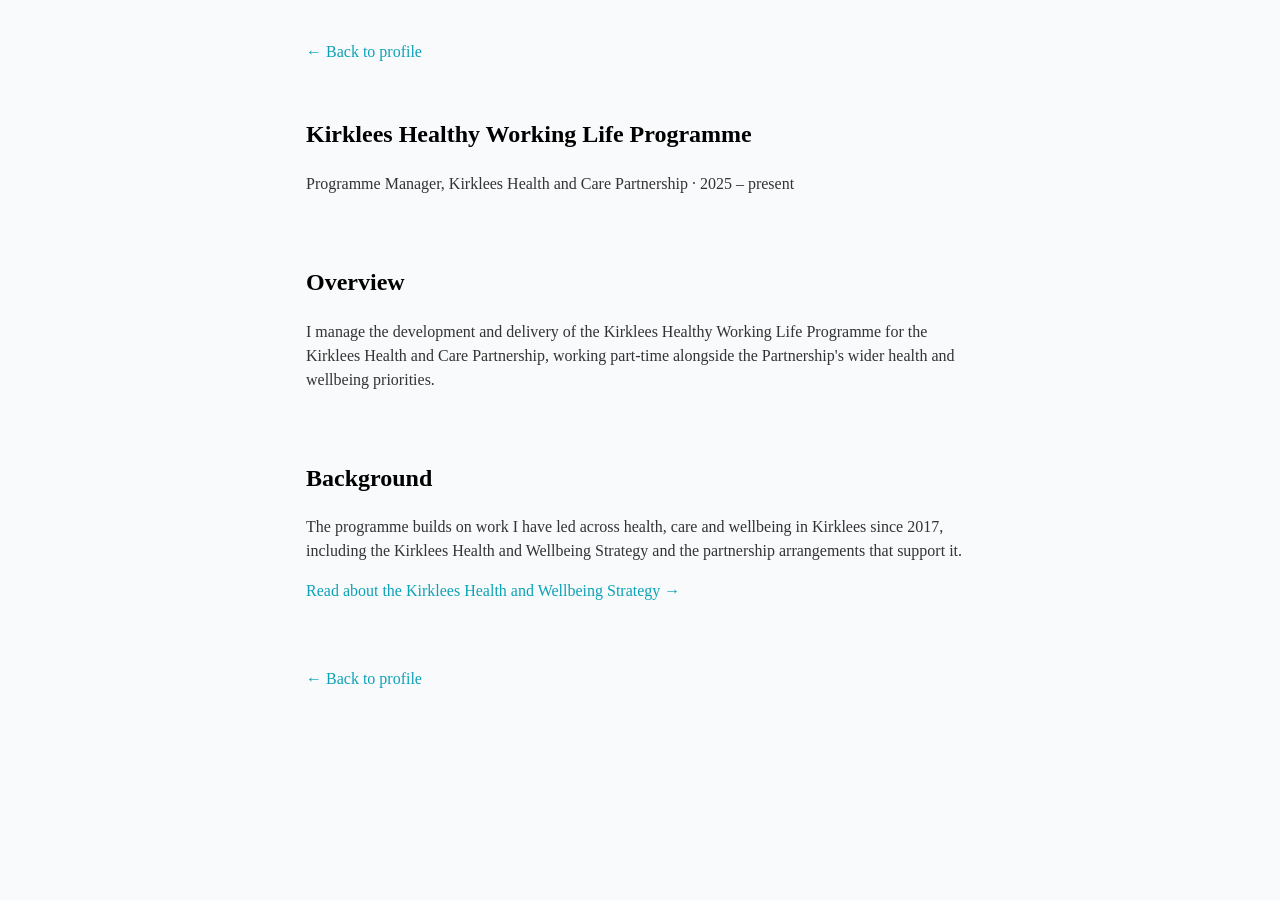
==== project-2.html @ e495fb93 "fix broken markup and light-mode colours - rewrite project1/project-2 from the CV; they were live Lo" ====
<!DOCTYPE html>
<html lang="en">
    <head>
        <meta charset="utf-8">
        <meta http-equiv="X-UA-Compatible" content="IE=edge">
        <title>Kirklees Healthy Working Life Programme &mdash; Phil Longworth</title>
        <meta name="description" content="Developing and delivering the Kirklees Healthy Working Life Programme for the Kirklees Health and Care Partnership.">
        <meta name="viewport" content="width=device-width, initial-scale=1">
        <link rel="stylesheet" href="style.css">
    </head>
    <body>
        <div id="container--main">

            <p><a href="index.html">&#x2190; Back to profile</a></p>

            <section class="section--page">
                <h1>Kirklees Healthy Working Life Programme</h1>
                <p id="bio">Programme Manager, Kirklees Health and Care Partnership &middot; 2025 &ndash; present</p>
            </section>

            <section class="section--page">
                <h2>Overview</h2>
                <p>I manage the development and delivery of the Kirklees Healthy Working Life Programme for the Kirklees Health and Care Partnership, working part-time alongside the Partnership's wider health and wellbeing priorities.</p>
                <!--
                    Phil: this page is deliberately short because it is the only detail your CV
                    currently carries about this programme. Worth adding when you have a moment:
                      - what the programme is trying to change, and for whom
                      - which partners are involved
                      - how delivery is organised, and what stage it has reached
                      - anything measurable you are able to share publicly
                -->
            </section>

            <section class="section--page">
                <h2>Background</h2>
                <p>The programme builds on work I have led across health, care and wellbeing in Kirklees since 2017, including the Kirklees Health and Wellbeing Strategy and the partnership arrangements that support it.</p>
                <p><a href="project1.html">Read about the Kirklees Health and Wellbeing Strategy &rarr;</a></p>
            </section>

            <section class="section--page">
                <p><a href="index.html">&#x2190; Back to profile</a></p>
            </section>

        </div>
    </body>
</html>
---- style.css ----
@import url('https://fonts.googleapis.com/css2?family=Readex+Pro:wght@300;400;500;600;700&display=swap');

:root{
    --mainTextColor:#000;
    --secondaryTextColor:rgb(51 51 51);
    --mainLinkColor:#0da2b8;
    --mainBorderColor:rgb(218, 218, 218);
    --mainBgColor:rgb(249, 250,251);
}

[data-theme="dark"]{
    --mainTextColor:#fff;
    --secondaryTextColor:#adb0b1;
    --mainLinkColor:rgb(30, 190,214);
    --mainBorderColor:#2b3031;
    --mainBgColor:#131415;
}



*{
    font-family: 'Verdana';
    line-height: 1.5em;
    box-sizing: border-box;
    color: var(--mainTextColor);
    
}

body{
    background-color: var(--mainBgColor);            
}

p, span, li{
    color: var(--secondaryTextColor);
    font-size: 1em;
}

a{
    text-decoration: none;
    color: var(--mainLinkColor);
    font-weight: 500;
}

li{
    line-height: 1.9em;
}

#container--main{
    max-width: 700px;
    margin: 0 auto;
    padding: 1em;
}

.section--page{
    padding-top: 1em;
    padding-bottom: 1em;
}

#wrapper--hero{
    display: flex;
    align-items: center;
    gap: 4em;
}

#bio, a{
    font-weight: 300;
}

#user-name{
    font-size: 48px;
    line-height: 1em;
}

#profile-pic{
    width: 150px;
    height: 150px;
    object-fit: cover;
    border-radius: 50%;
}

#email{
    color: var(--mainTextColor);
}

#socials--list{
    display: flex;
    justify-content: space-between;
    column-gap: 1em;
    flex-wrap: wrap;
}

#socials--list a{
    font-weight: 300;
    color: var(--secondaryTextColor);
    font-size: 0.9em;
    transition: 0.3s;
}

#socials--list a:hover{
    font-weight: 100;
    color: var(--mainLinkColor);
    font-size: 0.9em;
}

#qualifications--list{
    list-style: none;
}

#wrapper--techstack__items{
    display: flex;
    flex-wrap: wrap;
    gap: 1em;
    font-size: 0.9em;
}

.card--techstack{
    border: 1px solid var(--mainBorderColor);
    border-radius: 5px;
    padding: 0.5em 1em;
    align-items: center;
}

.card--project{
    padding-top: 1em;
    padding-bottom: 1em;
    border-top: 1px solid var(--mainBorderColor);
}

.card--project a{
    color: var(--mainTextColor);

    transition: 0.3s;
}

.card--project a:hover{
    color: rgb(30, 190,214);

}

.card--work-history{
    border-left: 1px solid var(--mainBorderColor);
    margin-top: 3em;
    margin-bottom: 3em;
    padding-left: 2em;
}

.line-break{
    background-color: var(--mainBorderColor);
    height: 1px;
}


@media(max-width:600px){

    .section--page{
        padding-top: 1em;
        padding-bottom: 1em;
        margin-top: 3em;
    }

    #wrapper--hero{
        display: flex;
        align-items: center;
        gap: 1em;
    }

    #profile-pic{
        width: 200px;
        height: 200px;
    }

    #wrapper--hero{
        flex-direction: column;
    }

    .card--work-history{
        border-left: none;
        padding-left: 0;
    }
}
/* Footer */
footer {
    border-top: 1px solid #e2e8f0;
    padding: 1.5rem 0;
    margin-top: 2rem;
}

.footer-content {
    max-width: 1200px;
    margin: 0 auto;
    padding: 0 1rem;
    display: flex;
    flex-direction: column;
    align-items: center;
    gap: 0.5rem;
    text-align: center;
}

@media (min-width: 640px) {
    .footer-content {
        flex-direction: row;
        justify-content: space-between;
    }
}

footer p {
    color: #666;
    font-size: 0.75rem;
}

footer nav {
    display: flex;
    gap: 1rem;
}

footer a {
    color: #666;
    text-decoration: none;
    font-size: 0.75rem;
}

footer a:hover {
    text-decoration: underline;
}
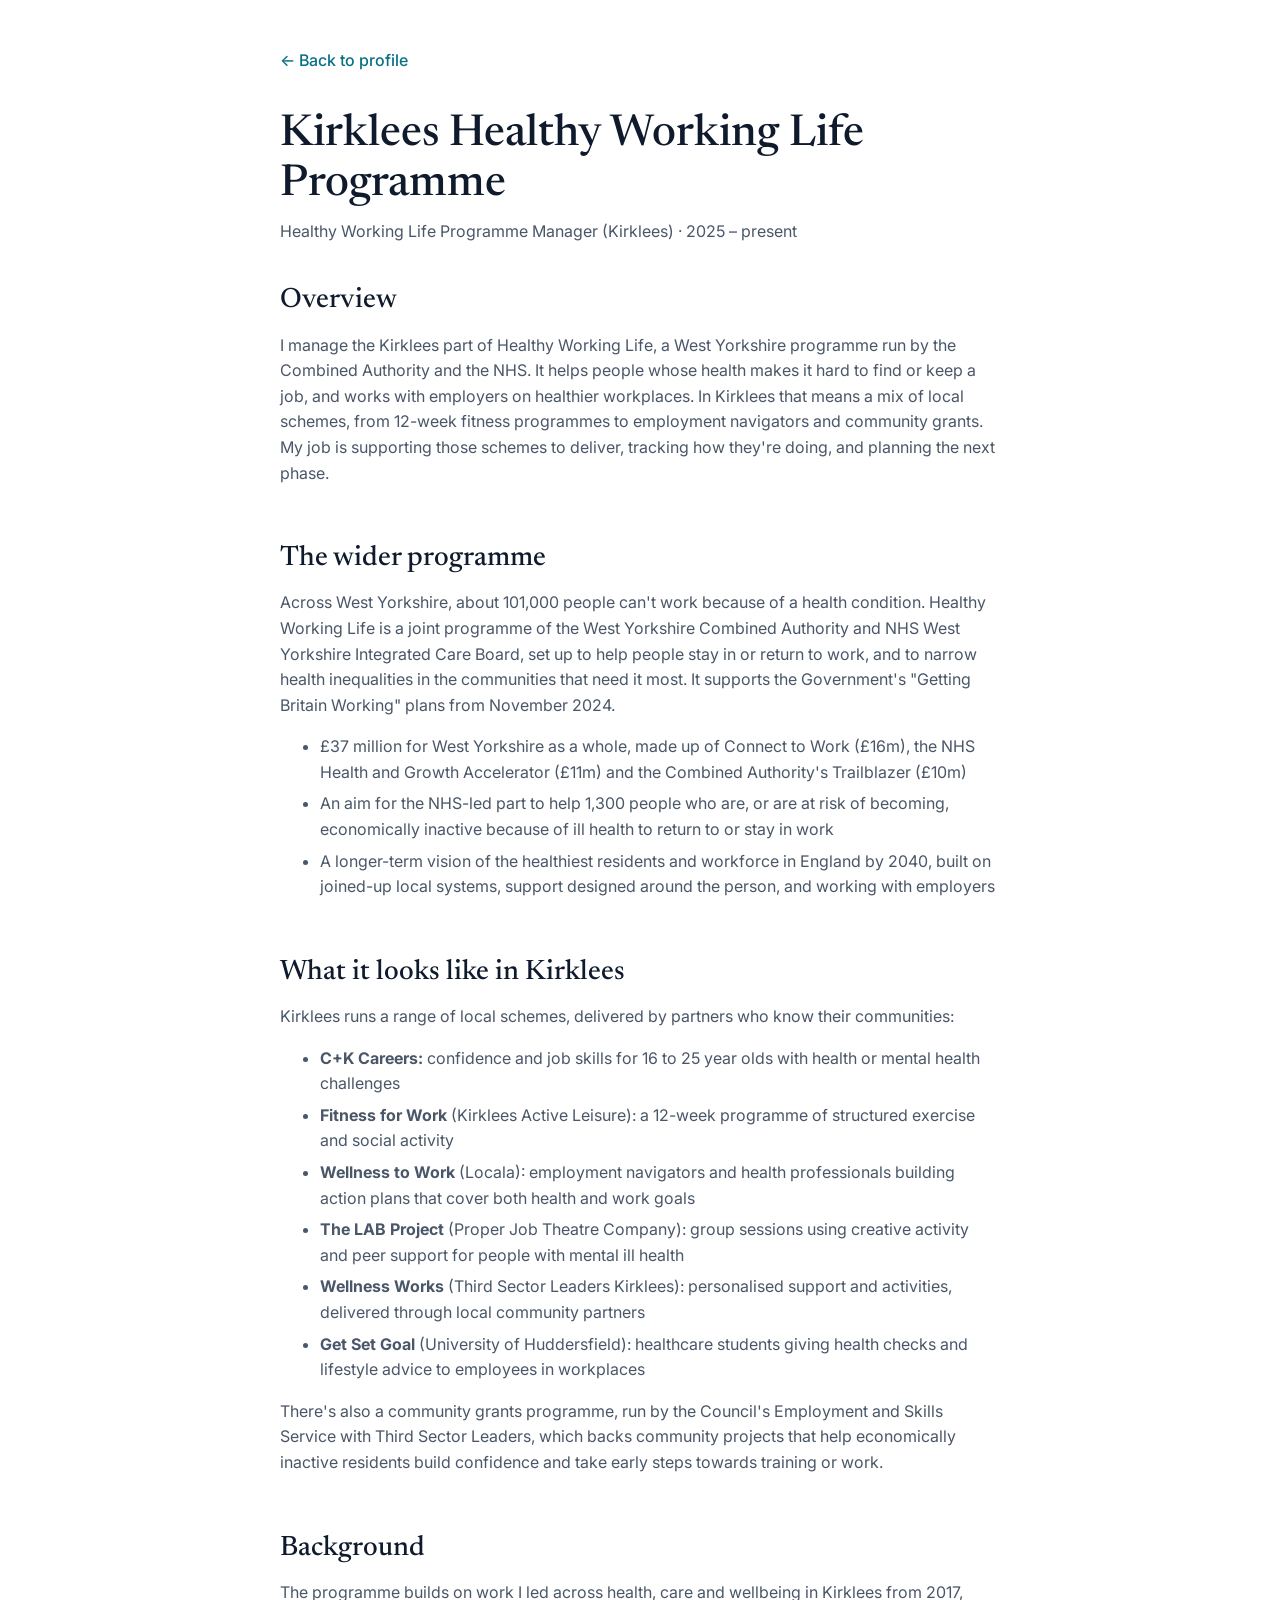
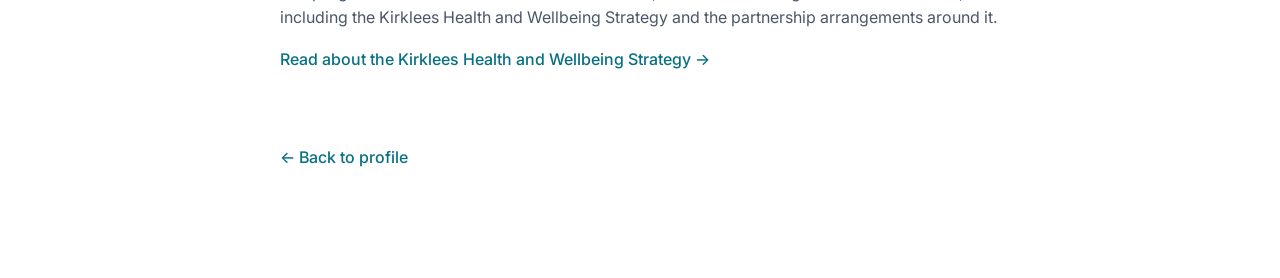
==== commit ab8a23cc: "Rewrite Healthy Working Life page with programme and Kirklees scheme detail Co-Authored-By: Claude S" ====
--- a/project-2.html
+++ b/project-2.html
@@ -1,10 +1,10 @@
 <!DOCTYPE html>
-<html lang="en">
+<html lang="en-GB">
     <head>
         <meta charset="utf-8">
         <meta http-equiv="X-UA-Compatible" content="IE=edge">
         <title>Kirklees Healthy Working Life Programme &mdash; Phil Longworth</title>
-        <meta name="description" content="Developing and delivering the Kirklees Healthy Working Life Programme for the Kirklees Health and Care Partnership.">
+        <meta name="description" content="Managing the Kirklees part of Healthy Working Life, a West Yorkshire programme helping people whose health makes it hard to find or keep a job.">
         <meta name="viewport" content="width=device-width, initial-scale=1">
         <link rel="stylesheet" href="style.css">
     </head>
@@ -15,25 +15,52 @@
 
             <section class="section--page">
                 <h1>Kirklees Healthy Working Life Programme</h1>
-                <p id="bio">Programme Manager, Kirklees Health and Care Partnership &middot; 2025 &ndash; present</p>
+                <p id="bio">Healthy Working Life Programme Manager (Kirklees) &middot; 2025 &ndash; present</p>
+                <!--
+                    Phil: I've left the organisation off this line on purpose. The programme is run
+                    jointly by the West Yorkshire Combined Authority and NHS West Yorkshire ICB, but
+                    the home page still says "Kirklees Health and Care Partnership". Tell me which
+                    name you want and I'll update both pages.
+                -->
             </section>
 
             <section class="section--page">
                 <h2>Overview</h2>
-                <p>I manage the development and delivery of the Kirklees Healthy Working Life Programme for the Kirklees Health and Care Partnership, working part-time alongside the Partnership's wider health and wellbeing priorities.</p>
+                <p>I manage the Kirklees part of Healthy Working Life, a West Yorkshire programme run by the Combined Authority and the NHS. It helps people whose health makes it hard to find or keep a job, and works with employers on healthier workplaces. In Kirklees that means a mix of local schemes, from 12-week fitness programmes to employment navigators and community grants. My job is supporting those schemes to deliver, tracking how they're doing, and planning the next phase.</p>
+            </section>
+
+            <section class="section--page">
+                <h2>The wider programme</h2>
+                <p>Across West Yorkshire, about 101,000 people can't work because of a health condition. Healthy Working Life is a joint programme of the West Yorkshire Combined Authority and NHS West Yorkshire Integrated Care Board, set up to help people stay in or return to work, and to narrow health inequalities in the communities that need it most. It supports the Government's "Getting Britain Working" plans from November 2024.</p>
+                <ul>
+                    <li>£37 million for West Yorkshire as a whole, made up of Connect to Work (£16m), the NHS Health and Growth Accelerator (£11m) and the Combined Authority's Trailblazer (£10m)</li>
+                    <li>An aim for the NHS-led part to help 1,300 people who are, or are at risk of becoming, economically inactive because of ill health to return to or stay in work</li>
+                    <li>A longer-term vision of the healthiest residents and workforce in England by 2040, built on joined-up local systems, support designed around the person, and working with employers</li>
+                </ul>
+            </section>
+
+            <section class="section--page">
+                <h2>What it looks like in Kirklees</h2>
+                <p>Kirklees runs a range of local schemes, delivered by partners who know their communities:</p>
+                <ul>
+                    <li><strong>C+K Careers:</strong> confidence and job skills for 16 to 25 year olds with health or mental health challenges</li>
+                    <li><strong>Fitness for Work</strong> (Kirklees Active Leisure): a 12-week programme of structured exercise and social activity</li>
+                    <li><strong>Wellness to Work</strong> (Locala): employment navigators and health professionals building action plans that cover both health and work goals</li>
+                    <li><strong>The LAB Project</strong> (Proper Job Theatre Company): group sessions using creative activity and peer support for people with mental ill health</li>
+                    <li><strong>Wellness Works</strong> (Third Sector Leaders Kirklees): personalised support and activities, delivered through local community partners</li>
+                    <li><strong>Get Set Goal</strong> (University of Huddersfield): healthcare students giving health checks and lifestyle advice to employees in workplaces</li>
+                </ul>
+                <p>There's also a community grants programme, run by the Council's Employment and Skills Service with Third Sector Leaders, which backs community projects that help economically inactive residents build confidence and take early steps towards training or work.</p>
                 <!--
-                    Phil: this page is deliberately short because it is the only detail your CV
-                    currently carries about this programme. Worth adding when you have a moment:
-                      - what the programme is trying to change, and for whom
-                      - which partners are involved
-                      - how delivery is organised, and what stage it has reached
-                      - anything measurable you are able to share publicly
+                    Phil: if you can share them publicly, this is the place for Kirklees figures:
+                    people supported, outcomes, how much of the £37m is spent locally, and where
+                    the next phase is heading. None of those are published yet that I could find.
                 -->
             </section>
 
             <section class="section--page">
                 <h2>Background</h2>
-                <p>The programme builds on work I have led across health, care and wellbeing in Kirklees since 2017, including the Kirklees Health and Wellbeing Strategy and the partnership arrangements that support it.</p>
+                <p>The programme builds on work I led across health, care and wellbeing in Kirklees from 2017, including the Kirklees Health and Wellbeing Strategy and the partnership arrangements around it.</p>
                 <p><a href="project1.html">Read about the Kirklees Health and Wellbeing Strategy &rarr;</a></p>
             </section>
 
--- a/style.css
+++ b/style.css
@@ -1,224 +1,587 @@
-@import url('https://fonts.googleapis.com/css2?family=Readex+Pro:wght@300;400;500;600;700&display=swap');
-
+@import url('https://fonts.googleapis.com/css2?family=Inter:wght@400;500;600&family=Newsreader:opsz,wght@6..72,400;6..72,500;6..72,600&display=swap');
+
+/* ---------- Tokens ---------- */
 :root{
-    --mainTextColor:#000;
-    --secondaryTextColor:rgb(51 51 51);
-    --mainLinkColor:#0da2b8;
-    --mainBorderColor:rgb(218, 218, 218);
-    --mainBgColor:rgb(249, 250,251);
-}
-
-[data-theme="dark"]{
-    --mainTextColor:#fff;
-    --secondaryTextColor:#adb0b1;
-    --mainLinkColor:rgb(30, 190,214);
-    --mainBorderColor:#2b3031;
-    --mainBgColor:#131415;
-}
-
-
-
-*{
-    font-family: 'Verdana';
-    line-height: 1.5em;
-    box-sizing: border-box;
-    color: var(--mainTextColor);
-    
+    --ink:#0F1B2D;
+    --muted:#4A5768;
+    --accent:#087083;
+    --accent-tint:#E6F1F3;
+    --panel:#F4F6F8;
+    --line:#E3E8EE;
+    --line-strong:#C9D3DD;
+    --bg:#FFFFFF;
+    --serif:'Newsreader',Georgia,'Times New Roman',serif;
+    --sans:'Inter',system-ui,-apple-system,'Segoe UI',Roboto,Arial,sans-serif;
+}
+
+/* ---------- Base ---------- */
+*,*::before,*::after{
+    box-sizing:border-box;
+}
+
+html{
+    scroll-behavior:smooth;
 }
 
 body{
-    background-color: var(--mainBgColor);            
-}
-
-p, span, li{
-    color: var(--secondaryTextColor);
-    font-size: 1em;
+    margin:0;
+    background:var(--bg);
+    color:var(--ink);
+    font-family:var(--sans);
+    font-size:16px;
+    line-height:1.6;
+    -webkit-font-smoothing:antialiased;
+}
+
+img{
+    max-width:100%;
+}
+
+p, li{
+    color:var(--muted);
+}
+
+h1, h2, h3{
+    font-family:var(--serif);
+    color:var(--ink);
+    font-weight:500;
+    line-height:1.15;
+    margin:0;
 }
 
 a{
-    text-decoration: none;
-    color: var(--mainLinkColor);
-    font-weight: 500;
-}
-
-li{
-    line-height: 1.9em;
-}
-
+    color:var(--accent);
+    text-decoration:none;
+    font-weight:500;
+}
+
+a:hover{
+    color:var(--ink);
+}
+
+a:focus-visible,
+button:focus-visible{
+    outline:3px solid var(--accent);
+    outline-offset:3px;
+    border-radius:4px;
+}
+
+.wrap{
+    max-width:1100px;
+    margin:0 auto;
+    padding:0 20px;
+}
+
+/* ---------- Project pages (project1.html, project-2.html) ---------- */
 #container--main{
-    max-width: 700px;
-    margin: 0 auto;
-    padding: 1em;
-}
-
-.section--page{
-    padding-top: 1em;
-    padding-bottom: 1em;
-}
-
-#wrapper--hero{
-    display: flex;
-    align-items: center;
-    gap: 4em;
-}
-
-#bio, a{
-    font-weight: 300;
-}
-
-#user-name{
-    font-size: 48px;
-    line-height: 1em;
-}
-
-#profile-pic{
-    width: 150px;
-    height: 150px;
-    object-fit: cover;
-    border-radius: 50%;
-}
-
-#email{
-    color: var(--mainTextColor);
-}
-
-#socials--list{
-    display: flex;
-    justify-content: space-between;
-    column-gap: 1em;
-    flex-wrap: wrap;
-}
-
-#socials--list a{
-    font-weight: 300;
-    color: var(--secondaryTextColor);
-    font-size: 0.9em;
-    transition: 0.3s;
-}
-
-#socials--list a:hover{
-    font-weight: 100;
-    color: var(--mainLinkColor);
-    font-size: 0.9em;
-}
-
-#qualifications--list{
-    list-style: none;
-}
-
-#wrapper--techstack__items{
-    display: flex;
-    flex-wrap: wrap;
-    gap: 1em;
-    font-size: 0.9em;
-}
-
-.card--techstack{
-    border: 1px solid var(--mainBorderColor);
-    border-radius: 5px;
-    padding: 0.5em 1em;
-    align-items: center;
-}
-
-.card--project{
-    padding-top: 1em;
-    padding-bottom: 1em;
-    border-top: 1px solid var(--mainBorderColor);
-}
-
-.card--project a{
-    color: var(--mainTextColor);
-
-    transition: 0.3s;
-}
-
-.card--project a:hover{
-    color: rgb(30, 190,214);
-
-}
-
-.card--work-history{
-    border-left: 1px solid var(--mainBorderColor);
-    margin-top: 3em;
-    margin-bottom: 3em;
-    padding-left: 2em;
-}
-
-.line-break{
-    background-color: var(--mainBorderColor);
-    height: 1px;
-}
-
-
-@media(max-width:600px){
-
-    .section--page{
-        padding-top: 1em;
-        padding-bottom: 1em;
-        margin-top: 3em;
-    }
-
-    #wrapper--hero{
-        display: flex;
-        align-items: center;
-        gap: 1em;
-    }
-
-    #profile-pic{
-        width: 200px;
-        height: 200px;
-    }
-
-    #wrapper--hero{
-        flex-direction: column;
-    }
-
-    .card--work-history{
-        border-left: none;
-        padding-left: 0;
-    }
-}
-/* Footer */
-footer {
-    border-top: 1px solid #e2e8f0;
-    padding: 1.5rem 0;
-    margin-top: 2rem;
-}
-
-.footer-content {
-    max-width: 1200px;
-    margin: 0 auto;
-    padding: 0 1rem;
-    display: flex;
-    flex-direction: column;
-    align-items: center;
-    gap: 0.5rem;
-    text-align: center;
-}
-
-@media (min-width: 640px) {
-    .footer-content {
-        flex-direction: row;
-        justify-content: space-between;
-    }
-}
-
-footer p {
-    color: #666;
-    font-size: 0.75rem;
-}
-
-footer nav {
-    display: flex;
-    gap: 1rem;
-}
-
-footer a {
-    color: #666;
-    text-decoration: none;
-    font-size: 0.75rem;
-}
-
-footer a:hover {
-    text-decoration: underline;
-}
+    max-width:760px;
+    margin:0 auto;
+    padding:32px 20px 72px;
+}
+
+#container--main h1{
+    font-size:44px;
+    margin-bottom:8px;
+}
+
+#container--main h2{
+    font-size:28px;
+    margin-bottom:12px;
+}
+
+#container--main .section--page{
+    padding:20px 0;
+}
+
+#container--main li{
+    margin-bottom:6px;
+}
+
+#bio{
+    margin:0;
+    color:var(--muted);
+}
+
+/* ---------- Header ---------- */
+.site-header{
+    border-bottom:1px solid var(--line);
+}
+
+.header-inner{
+    display:flex;
+    flex-wrap:wrap;
+    align-items:center;
+    justify-content:space-between;
+    gap:8px 24px;
+    padding-top:12px;
+    padding-bottom:12px;
+}
+
+.brand{
+    font-family:var(--serif);
+    font-size:24px;
+    font-weight:600;
+    color:var(--ink);
+    min-height:44px;
+    display:inline-flex;
+    align-items:center;
+}
+
+.site-nav{
+    display:flex;
+    flex-wrap:wrap;
+    align-items:center;
+    gap:0 24px;
+    font-size:15px;
+}
+
+.site-nav a:not(.btn){
+    color:var(--ink);
+    min-height:44px;
+    display:inline-flex;
+    align-items:center;
+}
+
+.site-nav a:not(.btn):hover{
+    color:var(--accent);
+}
+
+/* ---------- Buttons ---------- */
+.btn{
+    display:inline-flex;
+    align-items:center;
+    justify-content:center;
+    min-height:48px;
+    padding:12px 24px;
+    border:1px solid transparent;
+    border-radius:8px;
+    font-weight:500;
+    transition:background-color 0.2s, color 0.2s, border-color 0.2s;
+}
+
+.btn--solid{
+    background:var(--ink);
+    color:#FFFFFF;
+}
+
+.btn--solid:hover{
+    background:var(--accent);
+    color:#FFFFFF;
+}
+
+.btn--accent{
+    background:var(--accent);
+    color:#FFFFFF;
+    min-height:44px;
+    padding:10px 20px;
+}
+
+.btn--accent:hover{
+    background:var(--ink);
+    color:#FFFFFF;
+}
+
+.btn--outline{
+    border-color:var(--line-strong);
+    color:var(--ink);
+}
+
+.btn--outline:hover{
+    border-color:var(--ink);
+    color:var(--ink);
+}
+
+/* ---------- Hero ---------- */
+.hero{
+    padding:64px 0 48px;
+}
+
+.hero-inner{
+    display:flex;
+    flex-wrap:wrap;
+    align-items:center;
+    gap:48px;
+}
+
+.hero-text{
+    flex:1 1 460px;
+    min-width:0;
+}
+
+.eyebrow{
+    margin:0 0 16px;
+    font-size:13px;
+    font-weight:600;
+    letter-spacing:0.08em;
+    text-transform:uppercase;
+    color:var(--accent);
+}
+
+.hero h1{
+    font-size:clamp(40px, 6vw, 64px);
+    letter-spacing:-0.01em;
+    margin-bottom:24px;
+}
+
+.lede{
+    margin:0 0 28px;
+    max-width:620px;
+    font-size:19px;
+    line-height:1.65;
+}
+
+.hero-actions{
+    display:flex;
+    flex-wrap:wrap;
+    align-items:center;
+    gap:12px;
+}
+
+.hero-photo{
+    flex:0 0 320px;
+    max-width:100%;
+    margin:0;
+}
+
+.hero-photo img{
+    display:block;
+    width:100%;
+    height:auto;
+    aspect-ratio:1 / 1;
+    object-fit:cover;
+    border-radius:24px;
+    background:var(--accent-tint);
+}
+
+/* ---------- Stats ---------- */
+.stats-row{
+    display:flex;
+    flex-wrap:wrap;
+    gap:20px;
+    padding-bottom:56px;
+}
+
+.stat{
+    flex:1 1 260px;
+    background:var(--panel);
+    border-radius:16px;
+    padding:28px;
+}
+
+.stat-figure{
+    margin:0;
+    font-family:var(--serif);
+    font-size:48px;
+    font-weight:500;
+    line-height:1.1;
+    color:var(--accent);
+}
+
+.stat-label{
+    margin:8px 0 0;
+    font-size:15px;
+}
+
+/* ---------- Sections ---------- */
+.section{
+    padding:56px 0;
+    border-top:1px solid var(--line);
+}
+
+.section--tint{
+    background:var(--panel);
+}
+
+.section h2{
+    font-size:40px;
+    margin-bottom:32px;
+}
+
+.subsection-title{
+    font-size:32px;
+    margin:64px 0 24px;
+}
+
+/* ---------- Roles (work history, non-exec) ---------- */
+.role{
+    display:flex;
+    flex-wrap:wrap;
+    gap:8px 40px;
+    padding:28px 0;
+    border-top:1px solid var(--line);
+}
+
+.role:last-child{
+    border-bottom:1px solid var(--line);
+}
+
+.role-dates{
+    flex:0 0 160px;
+    margin:0;
+    font-size:15px;
+    font-weight:600;
+    color:var(--accent);
+}
+
+.role-body{
+    flex:1 1 380px;
+    min-width:0;
+}
+
+.role-body h3{
+    font-size:24px;
+    font-weight:600;
+}
+
+.role-org{
+    margin:2px 0 10px;
+    font-size:15px;
+}
+
+.role-body p{
+    margin:0 0 8px;
+}
+
+.role-body ul{
+    margin:8px 0 0;
+    padding-left:20px;
+}
+
+.role-body li{
+    margin-bottom:4px;
+}
+
+/* ---------- Highlights ---------- */
+.highlights{
+    margin:0;
+    padding-left:28px;
+    max-width:820px;
+}
+
+.highlights li{
+    padding:6px 0 6px 6px;
+}
+
+.highlights li::marker{
+    color:var(--accent);
+    font-weight:600;
+}
+
+/* ---------- Project cards ---------- */
+.cards{
+    display:flex;
+    flex-wrap:wrap;
+    gap:24px;
+}
+
+.card{
+    flex:1 1 440px;
+    display:flex;
+    flex-direction:column;
+    gap:12px;
+    padding:36px;
+    border-radius:20px;
+}
+
+.card h3{
+    font-size:30px;
+    line-height:1.2;
+}
+
+.card p{
+    margin:0;
+}
+
+.card-tag{
+    font-size:13px;
+    font-weight:600;
+    letter-spacing:0.08em;
+    text-transform:uppercase;
+}
+
+.card-link{
+    display:inline-flex;
+    align-items:center;
+    gap:8px;
+    min-height:44px;
+    margin-top:8px;
+}
+
+.card--dark{
+    background:var(--ink);
+}
+
+.card--dark h3,
+.card--dark .card-link{
+    color:#FFFFFF;
+}
+
+.card--dark p{
+    color:#C9D3DD;
+}
+
+.card--dark .card-tag{
+    color:#7FD3E0;
+}
+
+.card--tint{
+    background:var(--accent-tint);
+}
+
+.card--tint .card-tag{
+    color:var(--accent);
+}
+
+.card--tint .card-link{
+    color:var(--ink);
+}
+
+.card--panel{
+    background:var(--panel);
+}
+
+.card--panel .card-tag{
+    color:var(--accent);
+}
+
+.card--panel .card-link{
+    color:var(--ink);
+}
+
+/* ---------- Skills and education ---------- */
+.two-col{
+    display:flex;
+    flex-wrap:wrap;
+    gap:48px;
+}
+
+.two-col > div{
+    flex:1 1 420px;
+    min-width:0;
+}
+
+.two-col h2{
+    font-size:32px;
+    margin-bottom:20px;
+}
+
+.skills{
+    display:flex;
+    flex-direction:column;
+    gap:12px;
+    margin:0;
+    padding:0;
+    list-style:none;
+}
+
+.skills li{
+    background:var(--bg);
+    border:1px solid var(--line-strong);
+    border-radius:12px;
+    padding:14px 18px;
+}
+
+.skills strong{
+    display:block;
+    color:var(--ink);
+}
+
+.plain-list{
+    margin:0;
+    padding:0;
+    list-style:none;
+}
+
+.plain-list li{
+    padding:6px 0;
+}
+
+/* ---------- Footer ---------- */
+.site-footer{
+    border-top:1px solid var(--line);
+    padding:40px 0;
+}
+
+.footer-inner{
+    display:flex;
+    flex-wrap:wrap;
+    align-items:center;
+    justify-content:space-between;
+    gap:16px;
+}
+
+.footer-lead{
+    margin:0;
+    font-family:var(--serif);
+    font-size:24px;
+    font-weight:500;
+    color:var(--ink);
+}
+
+.footer-contact{
+    display:flex;
+    flex-wrap:wrap;
+    gap:0 24px;
+    font-size:15px;
+}
+
+.footer-contact a,
+.footer-contact span{
+    min-height:44px;
+    display:inline-flex;
+    align-items:center;
+}
+
+.deploy-note{
+    margin:24px 0 0;
+    text-align:center;
+    font-size:0.8em;
+}
+
+/* ---------- Small screens ---------- */
+@media (max-width:700px){
+    .hero{
+        padding:40px 0 32px;
+    }
+
+    .hero-photo{
+        flex-basis:100%;
+        max-width:260px;
+    }
+
+    .section{
+        padding:40px 0;
+    }
+
+    .section h2{
+        font-size:32px;
+    }
+
+    .role{
+        padding:22px 0;
+    }
+
+    .role-dates{
+        flex-basis:100%;
+    }
+
+    .card{
+        padding:28px;
+    }
+}
+
+/* ---------- Print ---------- */
+@media print{
+    .site-nav,
+    .hero-actions,
+    .card-link,
+    .deploy-note{
+        display:none;
+    }
+
+    .section--tint,
+    .stat{
+        background:none;
+        border:1px solid var(--line-strong);
+    }
+}
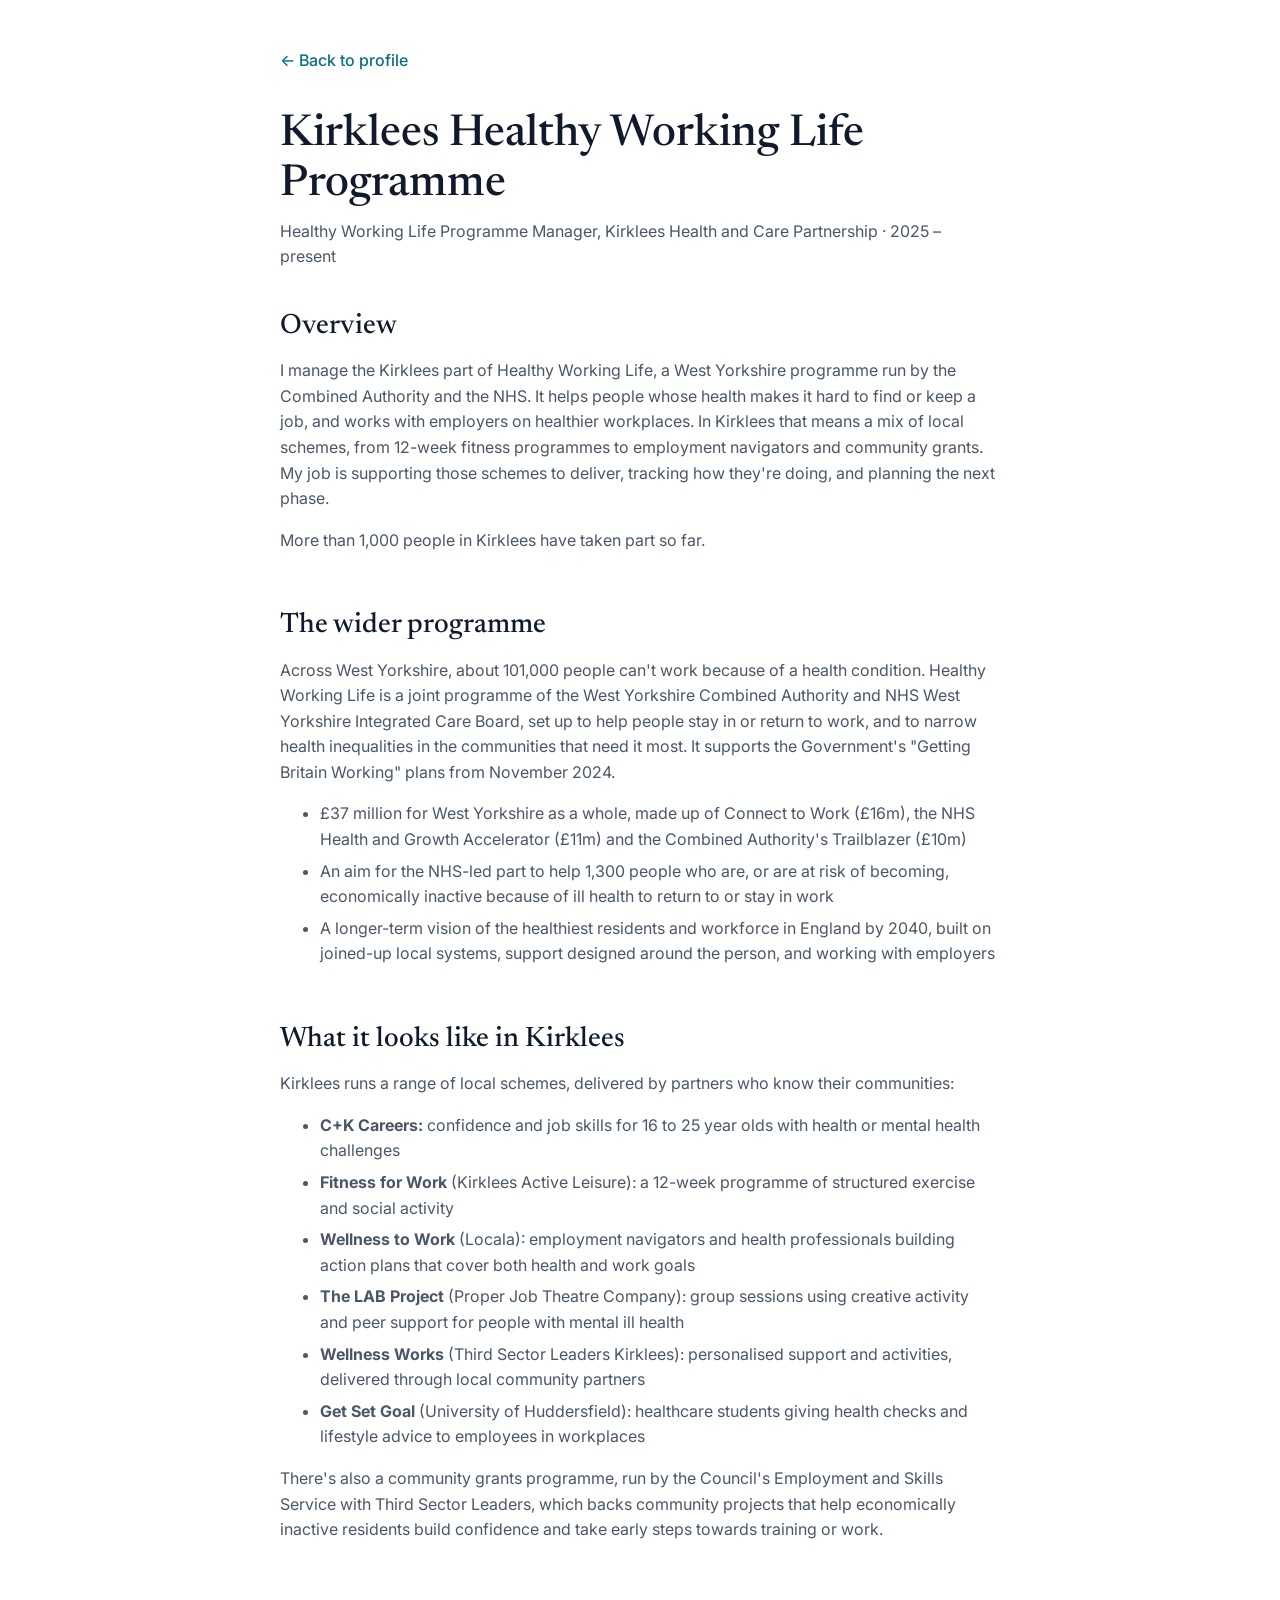
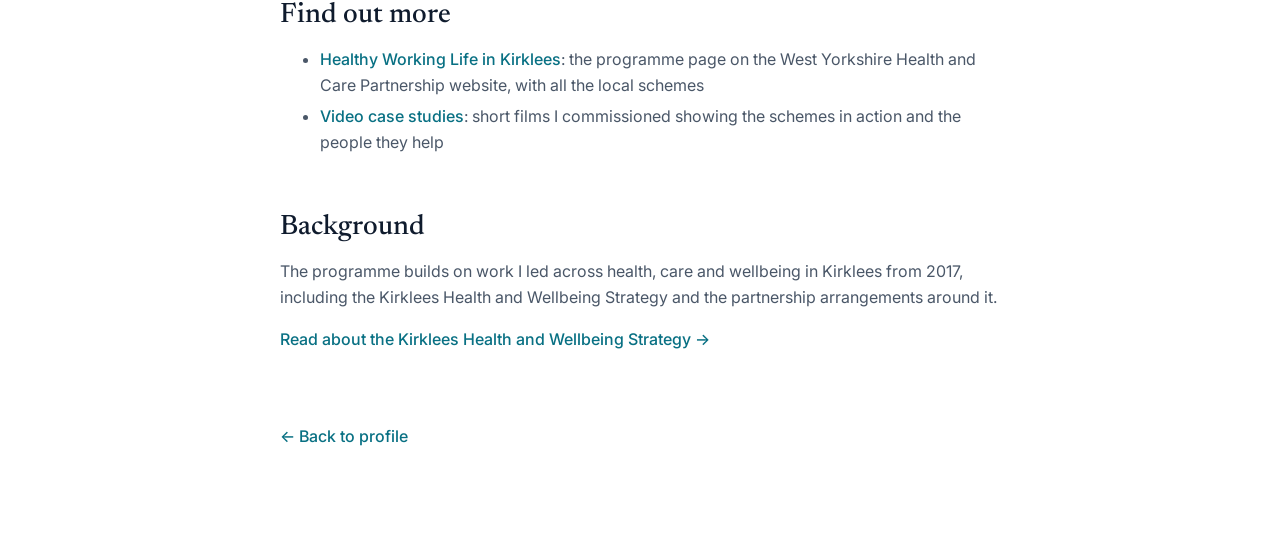
==== commit b9fe30a6: "Highlight 1,000+ HWL participants; add programme page and video case study links Replaces the 10,000" ====
--- a/project-2.html
+++ b/project-2.html
@@ -6,7 +6,7 @@
         <title>Kirklees Healthy Working Life Programme &mdash; Phil Longworth</title>
         <meta name="description" content="Managing the Kirklees part of Healthy Working Life, a West Yorkshire programme helping people whose health makes it hard to find or keep a job.">
         <meta name="viewport" content="width=device-width, initial-scale=1">
-        <link rel="stylesheet" href="style.css">
+        <link rel="stylesheet" href="style.css?v=20261026b">
     </head>
     <body>
         <div id="container--main">
@@ -15,18 +15,13 @@
 
             <section class="section--page">
                 <h1>Kirklees Healthy Working Life Programme</h1>
-                <p id="bio">Healthy Working Life Programme Manager (Kirklees) &middot; 2025 &ndash; present</p>
-                <!--
-                    Phil: I've left the organisation off this line on purpose. The programme is run
-                    jointly by the West Yorkshire Combined Authority and NHS West Yorkshire ICB, but
-                    the home page still says "Kirklees Health and Care Partnership". Tell me which
-                    name you want and I'll update both pages.
-                -->
+                <p id="bio">Healthy Working Life Programme Manager, Kirklees Health and Care Partnership &middot; 2025 &ndash; present</p>
             </section>
 
             <section class="section--page">
                 <h2>Overview</h2>
                 <p>I manage the Kirklees part of Healthy Working Life, a West Yorkshire programme run by the Combined Authority and the NHS. It helps people whose health makes it hard to find or keep a job, and works with employers on healthier workplaces. In Kirklees that means a mix of local schemes, from 12-week fitness programmes to employment navigators and community grants. My job is supporting those schemes to deliver, tracking how they're doing, and planning the next phase.</p>
+                <p>More than 1,000 people in Kirklees have taken part so far.</p>
             </section>
 
             <section class="section--page">
@@ -51,11 +46,14 @@
                     <li><strong>Get Set Goal</strong> (University of Huddersfield): healthcare students giving health checks and lifestyle advice to employees in workplaces</li>
                 </ul>
                 <p>There's also a community grants programme, run by the Council's Employment and Skills Service with Third Sector Leaders, which backs community projects that help economically inactive residents build confidence and take early steps towards training or work.</p>
-                <!--
-                    Phil: if you can share them publicly, this is the place for Kirklees figures:
-                    people supported, outcomes, how much of the £37m is spent locally, and where
-                    the next phase is heading. None of those are published yet that I could find.
-                -->
+            </section>
+
+            <section class="section--page">
+                <h2>Find out more</h2>
+                <ul>
+                    <li><a href="https://www.wypartnership.co.uk/our-priorities/healthy-working-life/plans/healthy-working-life-kirklees" target="_blank" rel="noopener">Healthy Working Life in Kirklees</a>: the programme page on the West Yorkshire Health and Care Partnership website, with all the local schemes</li>
+                    <li><a href="https://www.youtube.com/playlist?list=PLOy_n8g-xhaKQV5OkruN3SPaTc6EKtN2g" target="_blank" rel="noopener">Video case studies</a>: short films I commissioned showing the schemes in action and the people they help</li>
+                </ul>
             </section>
 
             <section class="section--page">
--- a/style.css
+++ b/style.css
@@ -359,7 +359,7 @@
 }
 
 .highlights li{
-    padding:6px 0 6px 6px;
+    padding:10px 0 10px 6px;
 }
 
 .highlights li::marker{
@@ -493,7 +493,15 @@
 }
 
 .plain-list li{
+    display:flex;
+    gap:12px;
     padding:6px 0;
+}
+
+.plain-list .yr{
+    flex:0 0 3em;
+    font-weight:600;
+    color:var(--accent);
 }
 
 /* ---------- Footer ---------- */
